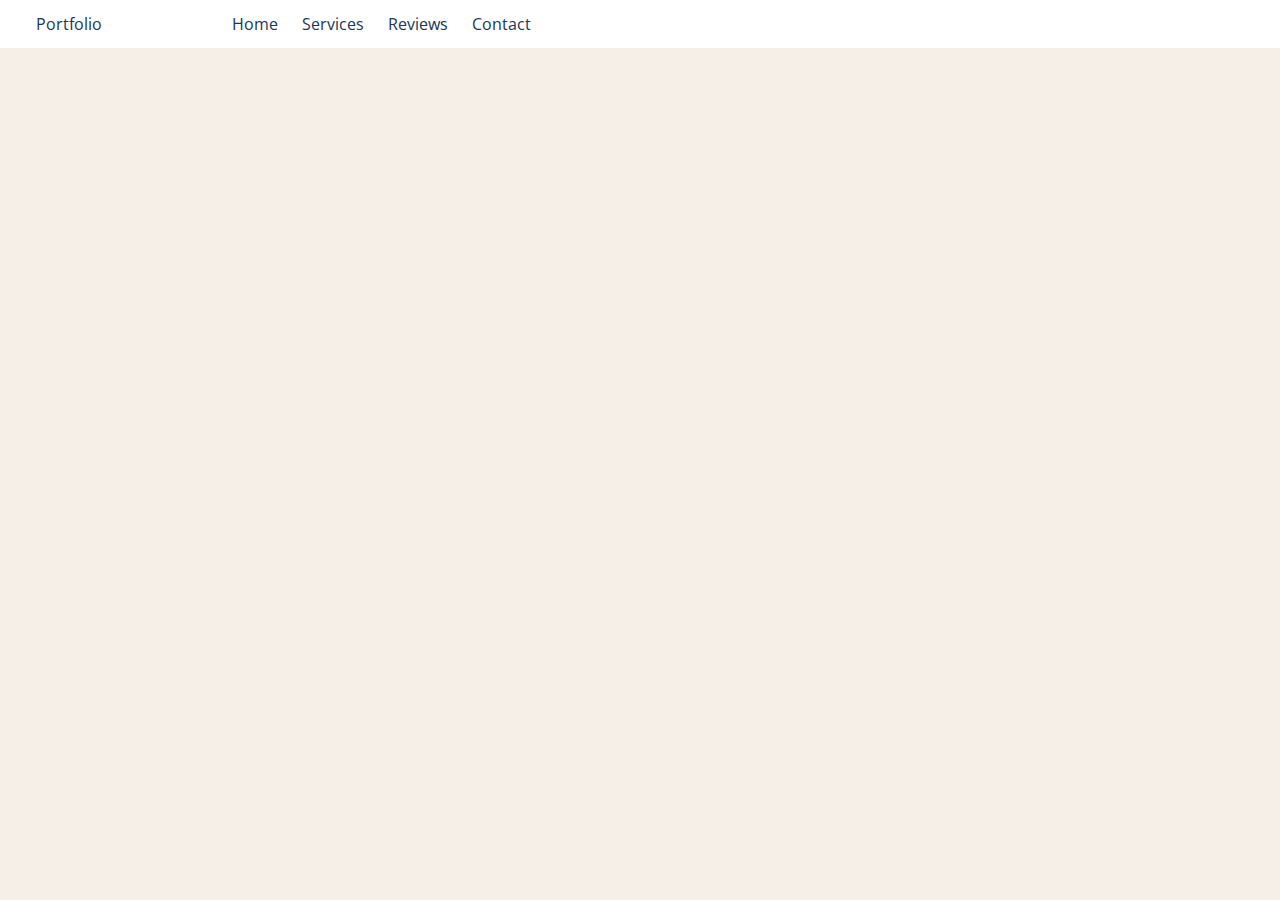
==== day8/index.html @ 706958bf "day8--porfolio" ====
<!DOCTYPE html>
<html lang="en">
<head>
    <meta charset="UTF-8">
    <meta http-equiv="X-UA-Compatible" content="IE=edge">
    <meta name="viewport" content="width=device-width, initial-scale=1.0">
    <title>My Portfolio</title>
    <link rel="preconnect" href="https://fonts.googleapis.com">
    <link rel="preconnect" href="https://fonts.gstatic.com" crossorigin>
    <link href="https://fonts.googleapis.com/css2?family=Open+Sans:wght@600&display=swap" rel="stylesheet">
    <link rel="stylesheet" href="style1.css">
</head>
<body>
    <div class="navigation">
        <div class="logo">
            <img class="logoImage" src="logo.png" alt="">
            <span class="logoTitle">Portfolio</span>
        </div>

        <div class="menuItems">
            <span class="menuItem">Home</span>
            <span class="menuItem">Services</span>
            <span class="menuItem">Reviews</span>
            <span class="menuItem">Contact</span>
        </div>

        <div class="contact">
            <a class="contactButton" href="#">
                <img class="contactImage" src="call.png" alt="">
            </a>
        </div>
    </div>


    <!-- <h1>Shikhar Goyal</h1>
    <h3>A Full Stack Web Developer</h3> -->
</body>
</html>
---- day8/style1.css ----
/* Define The global or root variables */
:root{
    --primaryColor :#213555;
    --backgroundColor :#F5EFE7;
    --primaryAccentColor :#4F709C;
    --secondaryColor : #D8C4B6;
    --whiteColor:white;
    --blackColor:#222222;
    --primaryFont: 'Open Sans', sans-serif;

    --navbarHeight: 3rem;
}

/* Main CSS */
body{
    background-color: var(--backgroundColor);
    color: var(--primaryColor);
    font-family: var(--primaryFont);
    margin-top: 0px;
    margin-left: 0px;
    margin-right: 0px;
}

.navigation{
    background-color: var(--whiteColor);
    height: var(--navbarHeight);
    display: flex;
    justify-content: space-around;
    align-items: center;
}
.logo{
    display:flex;
    padding-left: 20px;
    width: 12rem;
    align-items: center;
}
.logoImage{
    padding: 8px;
    height: 2rem;    
    /* float:left; */
}
.contactImage{
    padding: 8px;
    height: 2rem;  
}
.menuItems{
    flex-grow:2;
}
.menuItem{
    margin-left: 20px;
}
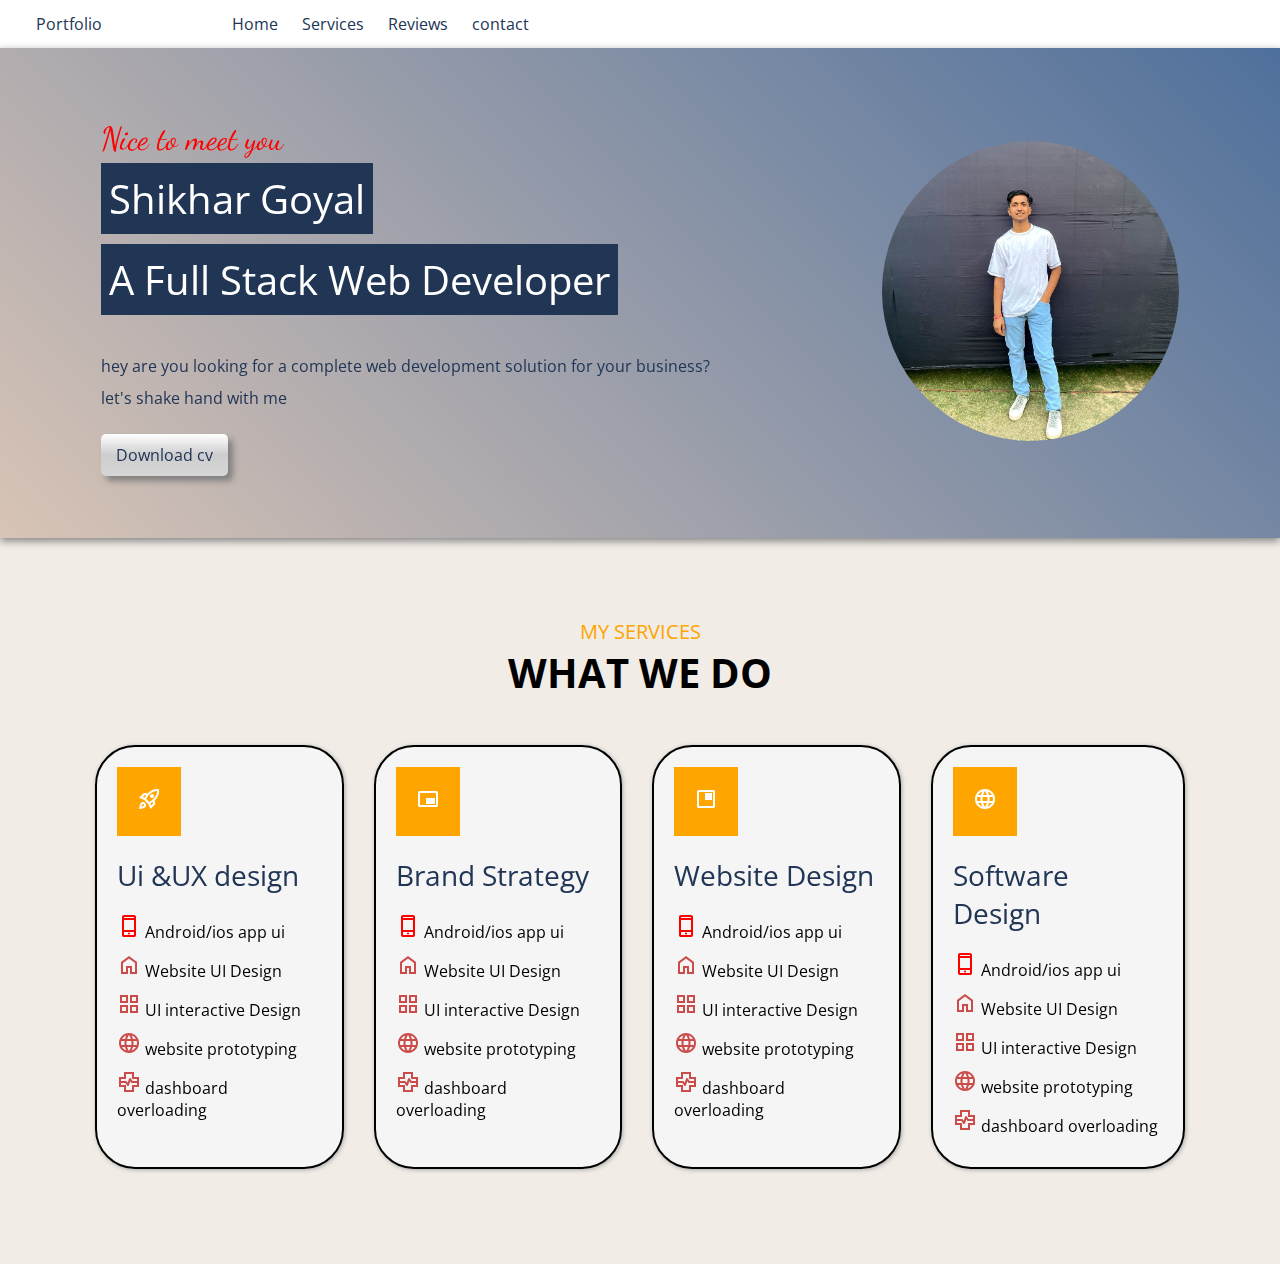
==== commit 55f97c62: "portfolio" ====
--- a/day8/index.html
+++ b/day8/index.html
@@ -1,5 +1,6 @@
 <!DOCTYPE html>
 <html lang="en">
+
 <head>
     <meta charset="UTF-8">
     <meta http-equiv="X-UA-Compatible" content="IE=edge">
@@ -8,31 +9,251 @@
     <link rel="preconnect" href="https://fonts.googleapis.com">
     <link rel="preconnect" href="https://fonts.gstatic.com" crossorigin>
     <link href="https://fonts.googleapis.com/css2?family=Open+Sans:wght@600&display=swap" rel="stylesheet">
+    <link href="https://fonts.googleapis.com/css2?family=Dancing+Script&family=Open+Sans:wght@600&display=swap"
+        rel="stylesheet">
+    <link rel="stylesheet"
+        href="https://fonts.googleapis.com/css2?family=Material+Symbols+Outlined:opsz,wght,FILL,GRAD@48,400,0,0" />
     <link rel="stylesheet" href="style1.css">
+    <link rel="stylesheet" href="https://fonts.googleapis.com/css2?family=Material+Symbols+Outlined:opsz,wght,FILL,GRAD@48,400,0,0" />
+    <link rel="stylesheet" href="https://fonts.googleapis.com/css2?family=Material+Symbols+Outlined:opsz,wght,FILL,GRAD@48,400,0,0" />
+    <link rel="stylesheet" href="https://fonts.googleapis.com/css2?family=Material+Symbols+Outlined:opsz,wght,FILL,GRAD@20..48,100..700,0..1,-50..200" />
+    <link rel="stylesheet" href="https://fonts.googleapis.com/css2?family=Material+Symbols+Outlined:opsz,wght,FILL,GRAD@20..48,100..700,0..1,-50..200" />
+    <link rel="stylesheet" href="https://fonts.googleapis.com/css2?family=Material+Symbols+Outlined:opsz,wght,FILL,GRAD@20..48,100..700,0..1,-50..200" />
+    <link rel="stylesheet" href="https://fonts.googleapis.com/css2?family=Material+Symbols+Outlined:opsz,wght,FILL,GRAD@48,400,0,0" />
+    <link rel="stylesheet" href="https://fonts.googleapis.com/css2?family=Material+Symbols+Outlined:opsz,wght,FILL,GRAD@20..48,100..700,0..1,-50..200" />
+    <link rel="stylesheet" href="https://fonts.googleapis.com/css2?family=Material+Symbols+Outlined:opsz,wght,FILL,GRAD@20..48,100..700,0..1,-50..200" />
+    <link rel="stylesheet" href="https://fonts.googleapis.com/css2?family=Material+Symbols+Outlined:opsz,wght,FILL,GRAD@20..48,100..700,0..1,-50..200" />
 </head>
+
 <body>
     <div class="navigation">
+
+
+
         <div class="logo">
             <img class="logoImage" src="logo.png" alt="">
             <span class="logoTitle">Portfolio</span>
         </div>
 
         <div class="menuItems">
-            <span class="menuItem">Home</span>
-            <span class="menuItem">Services</span>
-            <span class="menuItem">Reviews</span>
-            <span class="menuItem">Contact</span>
+            <a href="#"><span class="menuItem">Home</span></a>
+            <a href="#"><span class="menuItem">Services</span></a>
+            <a href="#"><span class="menuItem">Reviews</span></a>
+            <a href="#"> <span class="menuItem">contact</span></a>
         </div>
 
         <div class="contact">
-            <a class="contactButton" href="#">
+            <a class="contactButton" href="tel:+919694739294">
                 <img class="contactImage" src="call.png" alt="">
             </a>
         </div>
     </div>
-
-
-    <!-- <h1>Shikhar Goyal</h1>
-    <h3>A Full Stack Web Developer</h3> -->
+    <div class="banner">
+        <div class="bannerLeft">
+            <div class="greeting">
+                Nice to meet you
+            </div>
+            <div class="title">
+
+                <div class="titlespan">Shikhar Goyal </div>
+                <div class="titlespan"> A Full Stack Web Developer</div>
+            </div>
+            <div class="description">
+                hey are you looking for a complete web development solution for your business?
+                let's shake hand with me
+
+            </div>
+            <div class="showcv">
+                <div><a href="#" class="showcvbutton">
+                        Download cv
+                    </a>
+                </div>
+            </div>
+        </div>
+        <div class="bannerright">
+            <img class="bannerimage" src="myimage.jpg - Copy.jpeg" alt="">
+        </div>
+
+    </div>
+
+    <div class="services">
+        <!-- service text heading -->
+        <div class="servicetext">
+            <!-- service text sub heading -->
+            <div class="textsubheading">
+                My services
+            </div>
+            <!-- servic text heading -->
+            <div class="textheading">
+                what we do
+            </div>
+        </div>
+
+
+        <!-- service cards -->
+        <div class="servicecards">
+            <div class="servicecard">
+                <div class="serviceicondiv"><span class="material-symbols-outlined">
+                        rocket_launch
+                    </span></div>
+                <div class="servicetitle">Ui &UX design</div>
+                <div class="servicefeatures">
+
+                    <div class="servicefeature">
+                        <span class="servicefeatureicon"><span class="serviceicon material-symbols-outlined">
+                            phone_iphone
+                            </span></span>
+                        <span class="servicefeaturetext">Android/ios app ui</span>
+                    </div>
+                    <div class="servicefeature">
+                        <span class="servicefeatureicon"><span class="servicefeatureicon material-symbols-outlined">
+                            home
+                            </span></span>
+                        <span class="servicefeaturetext">Website UI Design</span>
+                    </div>
+                    <div class="servicefeature">
+                        <span class="servicefeatureicon"><span class="material-symbols-outlined">
+                            grid_view
+                            </span></span>
+                        <span class="servicefeaturetext">UI interactive Design</span>
+                    </div>
+                    <div class="servicefeature">
+                        <span class="servicefeatureicon"><span class="material-symbols-outlined">
+                            language
+                            </span></span>
+                        <span class="servicefeaturetext">website prototyping</span>
+                    </div>
+                    <div class="servicefeature">
+                        <span class="servicefeatureicon"><span class="material-symbols-outlined">
+                            health_metrics
+                            </span></span>
+                        <span class="servicefeaturetext"> dashboard overloading</span>
+                    </div>
+                </div>
+            </div>
+            <div class="servicecard">
+                <div class="serviceicondiv"><span class="material-symbols-outlined">
+                    branding_watermark
+                    </span></div>
+                    <div class="servicetitle">Brand Strategy</div>
+                <div class="servicefeatures">
+
+                    <div class="servicefeature">
+                        <span class="servicefeatureicon"><span class="serviceicon material-symbols-outlined">
+                            phone_iphone
+                            </span></span>
+                        <span class="servicefeaturetext">Android/ios app ui</span>
+                    </div>
+                    <div class="servicefeature">
+                        <span class="servicefeatureicon"><span class="servicefeatureicon material-symbols-outlined">
+                            home
+                            </span></span>
+                        <span class="servicefeaturetext">Website UI Design</span>
+                    </div>
+                    <div class="servicefeature">
+                        <span class="servicefeatureicon"><span class="servicefeatureicon material-symbols-outlined">
+                            grid_view
+                            </span></span>
+                        <span class="servicefeaturetext">UI interactive Design</span>
+                    </div>
+                    <div class="servicefeature">
+                        <span class="servicefeatureicon"><span class="material-symbols-outlined">
+                            language
+                            </span></span>
+                        <span class="servicefeaturetext">website prototyping</span>
+                    </div>
+                    <div class="servicefeature">
+                        <span class="servicefeatureicon"><span class="material-symbols-outlined">
+                            health_metrics
+                            </span></span>
+                        <span class="servicefeaturetext">dashboard overloading</span>
+                    </div>
+                </div>
+            </div>
+            <div class="servicecard">
+                <div class="serviceicondiv"><span class="material-symbols-outlined">
+                    dropdown
+                    </span></div>
+                <div class="servicetitle">Website Design</div>
+                <div class="servicefeatures">
+
+                    <div class="servicefeature">
+                        <span class="servicefeatureicon"><span class="serviceicon material-symbols-outlined">
+                            phone_iphone
+                            </span></span>
+                        <span class="servicefeaturetext">Android/ios app ui</span>
+                    </div>
+                    <div class="servicefeature">
+                        <span class="servicefeatureicon"><span class="servicefeatureicon material-symbols-outlined">
+                            home
+                            </span></span>
+                        <span class="servicefeaturetext">Website UI Design</span>
+                    </div>
+                    <div class="servicefeature">
+                        <span class="servicefeatureicon"><span class="material-symbols-outlined">
+                            grid_view
+                            </span></span>
+                        <span class="servicefeaturetext">UI interactive Design</span>
+                    </div>
+                    <div class="servicefeature">
+                        <span class="servicefeatureicon"><span class="material-symbols-outlined">
+                            language
+                            </span></span>
+                        <span class="servicefeaturetext">website prototyping</span>
+                    </div>
+                    <div class="servicefeature">
+                        <span class="servicefeatureicon"><span class="material-symbols-outlined">
+                            health_metrics
+                            </span></span>
+                        <span class="servicefeaturetext">dashboard overloading</span>
+                    </div>
+                </div>
+            </div>
+            <div class="servicecard">
+                <div class="serviceicondiv"><span class="material-symbols-outlined">
+                    language
+                    </span></div>
+                <div class="servicetitle">Software Design</div>
+                <div class="servicefeatures">
+
+                    <div class="servicefeature">
+                        <span class="servicefeatureicon"><span class="serviceicon material-symbols-outlined">
+                            phone_iphone
+                            </span></span>
+                        <span class="servicefeaturetext">Android/ios app ui</span>
+                    </div>
+                    <div class="servicefeature">
+                        <span class="servicefeatureicon"><span class="servicefeatureicon material-symbols-outlined">
+                            home
+                            </span></span>
+                        <span class="servicefeaturetext">Website UI Design</span>
+                    </div>
+                    <div class="servicefeature">
+                        <span class="servicefeatureicon"><span class="material-symbols-outlined">
+                            grid_view
+                            </span></span>
+                        <span class="servicefeaturetext">UI interactive Design</span>
+                    </div>
+                    <div class="servicefeature">
+                        <span class="servicefeatureicon"><span class="material-symbols-outlined">
+                            language
+                            </span></span>
+                        <span class="servicefeaturetext">website prototyping</span>
+                    </div>
+                    <div class="servicefeature">
+                        <span class="servicefeatureicon"><span class="material-symbols-outlined">
+                            health_metrics
+                            </span></span>
+                        <span class="servicefeaturetext"> dashboard overloading</span>
+                    </div>
+                </div>
+            </div>
+            
+        </div>
+    </div>
+
+
+
 </body>
+
 </html>--- a/day8/style1.css
+++ b/day8/style1.css
@@ -1,18 +1,20 @@
 /* Define The global or root variables */
-:root{
-    --primaryColor :#213555;
-    --backgroundColor :#F5EFE7;
-    --primaryAccentColor :#4F709C;
-    --secondaryColor : #D8C4B6;
-    --whiteColor:white;
-    --blackColor:#222222;
+
+:root {
+    --primaryColor: #213555;
+    --backgroundColor: #f1ece6;
+    --primaryAccentColor: #4F709C;
+    --secondaryColor: #D8C4B6;
+    --whiteColor: white;
+    --blackColor: #222222;
     --primaryFont: 'Open Sans', sans-serif;
-
     --navbarHeight: 3rem;
+    /* 1rem=8px */
+    --cursivefont: 'Dancing Script', cursive;
 }
 
 /* Main CSS */
-body{
+body {
     background-color: var(--backgroundColor);
     color: var(--primaryColor);
     font-family: var(--primaryFont);
@@ -21,31 +23,170 @@
     margin-right: 0px;
 }
 
-.navigation{
+a {
+    text-decoration: none;
+    color: var(--primaryColor);
+}
+
+a:hover {
+    color: var(--primaryAccentColor);
+}
+
+.navigation {
     background-color: var(--whiteColor);
     height: var(--navbarHeight);
     display: flex;
     justify-content: space-around;
     align-items: center;
 }
-.logo{
-    display:flex;
+
+.logo {
+    display: flex;
     padding-left: 20px;
     width: 12rem;
     align-items: center;
 }
-.logoImage{
+
+.logoImage {
     padding: 8px;
-    height: 2rem;    
+    height: 2rem;
     /* float:left; */
 }
-.contactImage{
+
+.contactImage {
     padding: 8px;
-    height: 2rem;  
+    height: 2rem;
+    margin-right: 60px;
 }
-.menuItems{
-    flex-grow:2;
+
+.menuItems {
+    flex-grow: 2;
 }
-.menuItem{
+
+.menuItem {
     margin-left: 20px;
+}
+
+/* Banner */
+.banner {
+    display: flex;
+    height: 450px;
+    background: linear-gradient(45deg, var(--secondaryColor), var(--primaryAccentColor));
+    filter: drop-shadow(0px 3px 4px grey);
+    /*x, y, radius,color */
+    justify-content: space-around;
+    align-items: center;
+    padding: 20px;
+}
+
+.bannerLeft {
+    width: 50%;
+}
+
+.bannerimage {
+    height: 300px;
+    border-radius: 100%;
+}
+
+.greeting {
+    font-family: var(--cursivefont);
+    font-size: 2rem;
+    color: red;
+}
+
+.title {
+    font-size: 2.5rem;
+    color: white;
+}
+
+.titlespan {
+    display: inline-block;
+    background-color: var(--primaryColor);
+    padding: 0.5rem;
+    margin: 5px 0px;
+}
+
+.description {
+    margin: 30px 0px;
+    line-height: 2rem;
+}
+
+.showcvbutton {
+    background: linear-gradient(white, rgb(205, 205, 205), rgb(215, 215, 215));
+    padding: 10px 15px;
+    border-radius: 5px;
+    filter: drop-shadow(5px 5px 3px grey);
+}
+
+.showcvbutton:hover {
+    background: linear-gradient(white, rgb(112, 101, 133));
+}
+
+
+/* services section */
+.servicetext {
+    text-align: center;
+    text-transform: uppercase;
+}
+
+.services {
+    margin: 5rem;
+    /* padding: 30px; */
+}
+
+.textsubheading {
+    color: orange;
+    font-size: 1.25rem;
+}
+
+
+.textheading {
+    font-size: 2.5rem;
+    font-weight: bold;
+    color: black;
+}
+
+.servicecards{
+    margin-top: 30px;
+    display: flex;
+    justify-content: space-around;
+}
+.servicecard{
+    padding: 20px;
+    border: 2px solid black;
+    filter: drop-shadow(1px 1px 2px #aaaaaa);
+    margin: 15px;
+    border-radius: 40px;
+    background-color: whitesmoke;
+}
+.servicecard:hover{
+    filter: drop-shadow(3px 3px 8px grey);
+    border: none;
+}
+.serviceicondiv{
+    background-color:orange;
+    color: white;
+    display: inline-block;
+    padding:20px;
+}
+.serviceicon{
+    font-size: 3rem;
+    color: red;
+}
+.servicetitle{
+    font-size: 1.75rem;
+    margin: 20px 0px;
+    
+}
+.servicefeature{
+    font-size: 1rem;
+    margin: 10px 0px;
+}
+.servicefeatureicon{
+    font-size: 1rem;
+    color: rgb(204, 75, 75);
+    
+}
+.servicefeaturetext{
+    color: black;
 }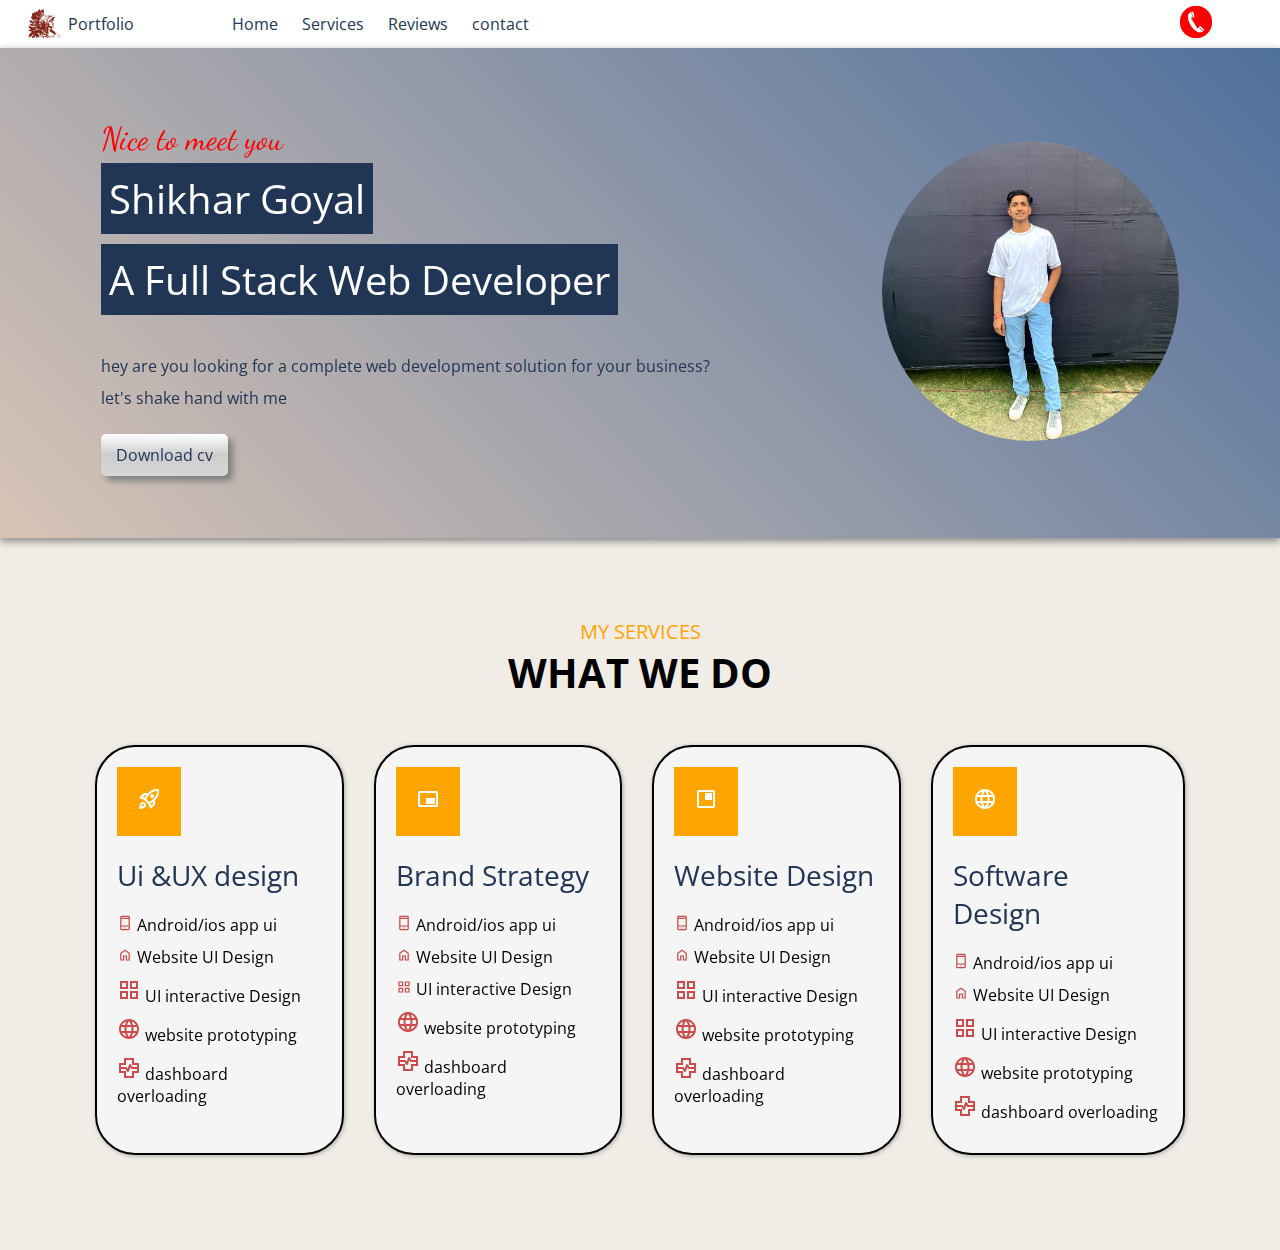
==== commit 500e916e: "comment" ====
--- a/day8/index.html
+++ b/day8/index.html
@@ -13,16 +13,27 @@
         rel="stylesheet">
     <link rel="stylesheet"
         href="https://fonts.googleapis.com/css2?family=Material+Symbols+Outlined:opsz,wght,FILL,GRAD@48,400,0,0" />
+
+    <link rel="stylesheet"
+        href="https://fonts.googleapis.com/css2?family=Material+Symbols+Outlined:opsz,wght,FILL,GRAD@48,400,0,0" />
+    <link rel="stylesheet"
+        href="https://fonts.googleapis.com/css2?family=Material+Symbols+Outlined:opsz,wght,FILL,GRAD@48,400,0,0" />
+    <link rel="stylesheet"
+        href="https://fonts.googleapis.com/css2?family=Material+Symbols+Outlined:opsz,wght,FILL,GRAD@20..48,100..700,0..1,-50..200" />
+    <link rel="stylesheet"
+        href="https://fonts.googleapis.com/css2?family=Material+Symbols+Outlined:opsz,wght,FILL,GRAD@20..48,100..700,0..1,-50..200" />
+    <link rel="stylesheet"
+        href="https://fonts.googleapis.com/css2?family=Material+Symbols+Outlined:opsz,wght,FILL,GRAD@20..48,100..700,0..1,-50..200" />
+    <link rel="stylesheet"
+        href="https://fonts.googleapis.com/css2?family=Material+Symbols+Outlined:opsz,wght,FILL,GRAD@48,400,0,0" />
+    <link rel="stylesheet"
+        href="https://fonts.googleapis.com/css2?family=Material+Symbols+Outlined:opsz,wght,FILL,GRAD@20..48,100..700,0..1,-50..200" />
+    <link rel="stylesheet"
+        href="https://fonts.googleapis.com/css2?family=Material+Symbols+Outlined:opsz,wght,FILL,GRAD@20..48,100..700,0..1,-50..200" />
+    <link rel="stylesheet"
+        href="https://fonts.googleapis.com/css2?family=Material+Symbols+Outlined:opsz,wght,FILL,GRAD@20..48,100..700,0..1,-50..200" />
     <link rel="stylesheet" href="style1.css">
-    <link rel="stylesheet" href="https://fonts.googleapis.com/css2?family=Material+Symbols+Outlined:opsz,wght,FILL,GRAD@48,400,0,0" />
-    <link rel="stylesheet" href="https://fonts.googleapis.com/css2?family=Material+Symbols+Outlined:opsz,wght,FILL,GRAD@48,400,0,0" />
-    <link rel="stylesheet" href="https://fonts.googleapis.com/css2?family=Material+Symbols+Outlined:opsz,wght,FILL,GRAD@20..48,100..700,0..1,-50..200" />
-    <link rel="stylesheet" href="https://fonts.googleapis.com/css2?family=Material+Symbols+Outlined:opsz,wght,FILL,GRAD@20..48,100..700,0..1,-50..200" />
-    <link rel="stylesheet" href="https://fonts.googleapis.com/css2?family=Material+Symbols+Outlined:opsz,wght,FILL,GRAD@20..48,100..700,0..1,-50..200" />
-    <link rel="stylesheet" href="https://fonts.googleapis.com/css2?family=Material+Symbols+Outlined:opsz,wght,FILL,GRAD@48,400,0,0" />
-    <link rel="stylesheet" href="https://fonts.googleapis.com/css2?family=Material+Symbols+Outlined:opsz,wght,FILL,GRAD@20..48,100..700,0..1,-50..200" />
-    <link rel="stylesheet" href="https://fonts.googleapis.com/css2?family=Material+Symbols+Outlined:opsz,wght,FILL,GRAD@20..48,100..700,0..1,-50..200" />
-    <link rel="stylesheet" href="https://fonts.googleapis.com/css2?family=Material+Symbols+Outlined:opsz,wght,FILL,GRAD@20..48,100..700,0..1,-50..200" />
+
 </head>
 
 <body>
@@ -75,7 +86,7 @@
         </div>
 
     </div>
-
+    <!-- second part -->
     <div class="services">
         <!-- service text heading -->
         <div class="servicetext">
@@ -100,32 +111,32 @@
                 <div class="servicefeatures">
 
                     <div class="servicefeature">
-                        <span class="servicefeatureicon"><span class="serviceicon material-symbols-outlined">
-                            phone_iphone
-                            </span></span>
-                        <span class="servicefeaturetext">Android/ios app ui</span>
-                    </div>
-                    <div class="servicefeature">
-                        <span class="servicefeatureicon"><span class="servicefeatureicon material-symbols-outlined">
-                            home
-                            </span></span>
-                        <span class="servicefeaturetext">Website UI Design</span>
-                    </div>
-                    <div class="servicefeature">
-                        <span class="servicefeatureicon"><span class="material-symbols-outlined">
-                            grid_view
-                            </span></span>
-                        <span class="servicefeaturetext">UI interactive Design</span>
-                    </div>
-                    <div class="servicefeature">
-                        <span class="servicefeatureicon"><span class="material-symbols-outlined">
-                            language
-                            </span></span>
-                        <span class="servicefeaturetext">website prototyping</span>
-                    </div>
-                    <div class="servicefeature">
-                        <span class="servicefeatureicon"><span class="material-symbols-outlined">
-                            health_metrics
+                        <span class="servicefeatureicon"><span class="servicefeatureicon material-symbols-outlined">
+                                phone_iphone
+                            </span></span>
+                        <span class="servicefeaturetext">Android/ios app ui</span>
+                    </div>
+                    <div class="servicefeature">
+                        <span class="servicefeatureicon"><span class="servicefeatureicon material-symbols-outlined">
+                                home
+                            </span></span>
+                        <span class="servicefeaturetext">Website UI Design</span>
+                    </div>
+                    <div class="servicefeature">
+                        <span class="servicefeatureicon"><span class="material-symbols-outlined">
+                                grid_view
+                            </span></span>
+                        <span class="servicefeaturetext">UI interactive Design</span>
+                    </div>
+                    <div class="servicefeature">
+                        <span class="servicefeatureicon"><span class="material-symbols-outlined">
+                                language
+                            </span></span>
+                        <span class="servicefeaturetext">website prototyping</span>
+                    </div>
+                    <div class="servicefeature">
+                        <span class="servicefeatureicon"><span class="material-symbols-outlined">
+                                health_metrics
                             </span></span>
                         <span class="servicefeaturetext"> dashboard overloading</span>
                     </div>
@@ -133,38 +144,38 @@
             </div>
             <div class="servicecard">
                 <div class="serviceicondiv"><span class="material-symbols-outlined">
-                    branding_watermark
-                    </span></div>
-                    <div class="servicetitle">Brand Strategy</div>
-                <div class="servicefeatures">
-
-                    <div class="servicefeature">
-                        <span class="servicefeatureicon"><span class="serviceicon material-symbols-outlined">
-                            phone_iphone
-                            </span></span>
-                        <span class="servicefeaturetext">Android/ios app ui</span>
-                    </div>
-                    <div class="servicefeature">
-                        <span class="servicefeatureicon"><span class="servicefeatureicon material-symbols-outlined">
-                            home
-                            </span></span>
-                        <span class="servicefeaturetext">Website UI Design</span>
-                    </div>
-                    <div class="servicefeature">
-                        <span class="servicefeatureicon"><span class="servicefeatureicon material-symbols-outlined">
-                            grid_view
-                            </span></span>
-                        <span class="servicefeaturetext">UI interactive Design</span>
-                    </div>
-                    <div class="servicefeature">
-                        <span class="servicefeatureicon"><span class="material-symbols-outlined">
-                            language
-                            </span></span>
-                        <span class="servicefeaturetext">website prototyping</span>
-                    </div>
-                    <div class="servicefeature">
-                        <span class="servicefeatureicon"><span class="material-symbols-outlined">
-                            health_metrics
+                        branding_watermark
+                    </span></div>
+                <div class="servicetitle">Brand Strategy</div>
+                <div class="servicefeatures">
+
+                    <div class="servicefeature">
+                        <span class="servicefeatureicon"><span class="servicefeatureicon material-symbols-outlined">
+                                phone_iphone
+                            </span></span>
+                        <span class="servicefeaturetext">Android/ios app ui</span>
+                    </div>
+                    <div class="servicefeature">
+                        <span class="servicefeatureicon"><span class="servicefeatureicon material-symbols-outlined">
+                                home
+                            </span></span>
+                        <span class="servicefeaturetext">Website UI Design</span>
+                    </div>
+                    <div class="servicefeature">
+                        <span class="servicefeatureicon"><span class="servicefeatureicon material-symbols-outlined">
+                                grid_view
+                            </span></span>
+                        <span class="servicefeaturetext">UI interactive Design</span>
+                    </div>
+                    <div class="servicefeature">
+                        <span class="servicefeatureicon"><span class="material-symbols-outlined">
+                                language
+                            </span></span>
+                        <span class="servicefeaturetext">website prototyping</span>
+                    </div>
+                    <div class="servicefeature">
+                        <span class="servicefeatureicon"><span class="material-symbols-outlined">
+                                health_metrics
                             </span></span>
                         <span class="servicefeaturetext">dashboard overloading</span>
                     </div>
@@ -172,38 +183,38 @@
             </div>
             <div class="servicecard">
                 <div class="serviceicondiv"><span class="material-symbols-outlined">
-                    dropdown
+                        dropdown
                     </span></div>
                 <div class="servicetitle">Website Design</div>
                 <div class="servicefeatures">
 
                     <div class="servicefeature">
-                        <span class="servicefeatureicon"><span class="serviceicon material-symbols-outlined">
-                            phone_iphone
-                            </span></span>
-                        <span class="servicefeaturetext">Android/ios app ui</span>
-                    </div>
-                    <div class="servicefeature">
-                        <span class="servicefeatureicon"><span class="servicefeatureicon material-symbols-outlined">
-                            home
-                            </span></span>
-                        <span class="servicefeaturetext">Website UI Design</span>
-                    </div>
-                    <div class="servicefeature">
-                        <span class="servicefeatureicon"><span class="material-symbols-outlined">
-                            grid_view
-                            </span></span>
-                        <span class="servicefeaturetext">UI interactive Design</span>
-                    </div>
-                    <div class="servicefeature">
-                        <span class="servicefeatureicon"><span class="material-symbols-outlined">
-                            language
-                            </span></span>
-                        <span class="servicefeaturetext">website prototyping</span>
-                    </div>
-                    <div class="servicefeature">
-                        <span class="servicefeatureicon"><span class="material-symbols-outlined">
-                            health_metrics
+                        <span class="servicefeatureicon"><span class="servicefeatureicon material-symbols-outlined">
+                                phone_iphone
+                            </span></span>
+                        <span class="servicefeaturetext">Android/ios app ui</span>
+                    </div>
+                    <div class="servicefeature">
+                        <span class="servicefeatureicon"><span class="servicefeatureicon material-symbols-outlined">
+                                home
+                            </span></span>
+                        <span class="servicefeaturetext">Website UI Design</span>
+                    </div>
+                    <div class="servicefeature">
+                        <span class="servicefeatureicon"><span class="material-symbols-outlined">
+                                grid_view
+                            </span></span>
+                        <span class="servicefeaturetext">UI interactive Design</span>
+                    </div>
+                    <div class="servicefeature">
+                        <span class="servicefeatureicon"><span class="material-symbols-outlined">
+                                language
+                            </span></span>
+                        <span class="servicefeaturetext">website prototyping</span>
+                    </div>
+                    <div class="servicefeature">
+                        <span class="servicefeatureicon"><span class="material-symbols-outlined">
+                                health_metrics
                             </span></span>
                         <span class="servicefeaturetext">dashboard overloading</span>
                     </div>
@@ -211,44 +222,44 @@
             </div>
             <div class="servicecard">
                 <div class="serviceicondiv"><span class="material-symbols-outlined">
-                    language
+                        language
                     </span></div>
                 <div class="servicetitle">Software Design</div>
                 <div class="servicefeatures">
 
                     <div class="servicefeature">
-                        <span class="servicefeatureicon"><span class="serviceicon material-symbols-outlined">
-                            phone_iphone
-                            </span></span>
-                        <span class="servicefeaturetext">Android/ios app ui</span>
-                    </div>
-                    <div class="servicefeature">
-                        <span class="servicefeatureicon"><span class="servicefeatureicon material-symbols-outlined">
-                            home
-                            </span></span>
-                        <span class="servicefeaturetext">Website UI Design</span>
-                    </div>
-                    <div class="servicefeature">
-                        <span class="servicefeatureicon"><span class="material-symbols-outlined">
-                            grid_view
-                            </span></span>
-                        <span class="servicefeaturetext">UI interactive Design</span>
-                    </div>
-                    <div class="servicefeature">
-                        <span class="servicefeatureicon"><span class="material-symbols-outlined">
-                            language
-                            </span></span>
-                        <span class="servicefeaturetext">website prototyping</span>
-                    </div>
-                    <div class="servicefeature">
-                        <span class="servicefeatureicon"><span class="material-symbols-outlined">
-                            health_metrics
+                        <span class="servicefeatureicon"><span class="servicefeatureicon material-symbols-outlined">
+                                phone_iphone
+                            </span></span>
+                        <span class="servicefeaturetext">Android/ios app ui</span>
+                    </div>
+                    <div class="servicefeature">
+                        <span class="servicefeatureicon"><span class="servicefeatureicon material-symbols-outlined">
+                                home
+                            </span></span>
+                        <span class="servicefeaturetext">Website UI Design</span>
+                    </div>
+                    <div class="servicefeature">
+                        <span class="servicefeatureicon"><span class="material-symbols-outlined">
+                                grid_view
+                            </span></span>
+                        <span class="servicefeaturetext">UI interactive Design</span>
+                    </div>
+                    <div class="servicefeature">
+                        <span class="servicefeatureicon"><span class="material-symbols-outlined">
+                                language
+                            </span></span>
+                        <span class="servicefeaturetext">website prototyping</span>
+                    </div>
+                    <div class="servicefeature">
+                        <span class="servicefeatureicon"><span class="material-symbols-outlined">
+                                health_metrics
                             </span></span>
                         <span class="servicefeaturetext"> dashboard overloading</span>
                     </div>
                 </div>
             </div>
-            
+
         </div>
     </div>
 
